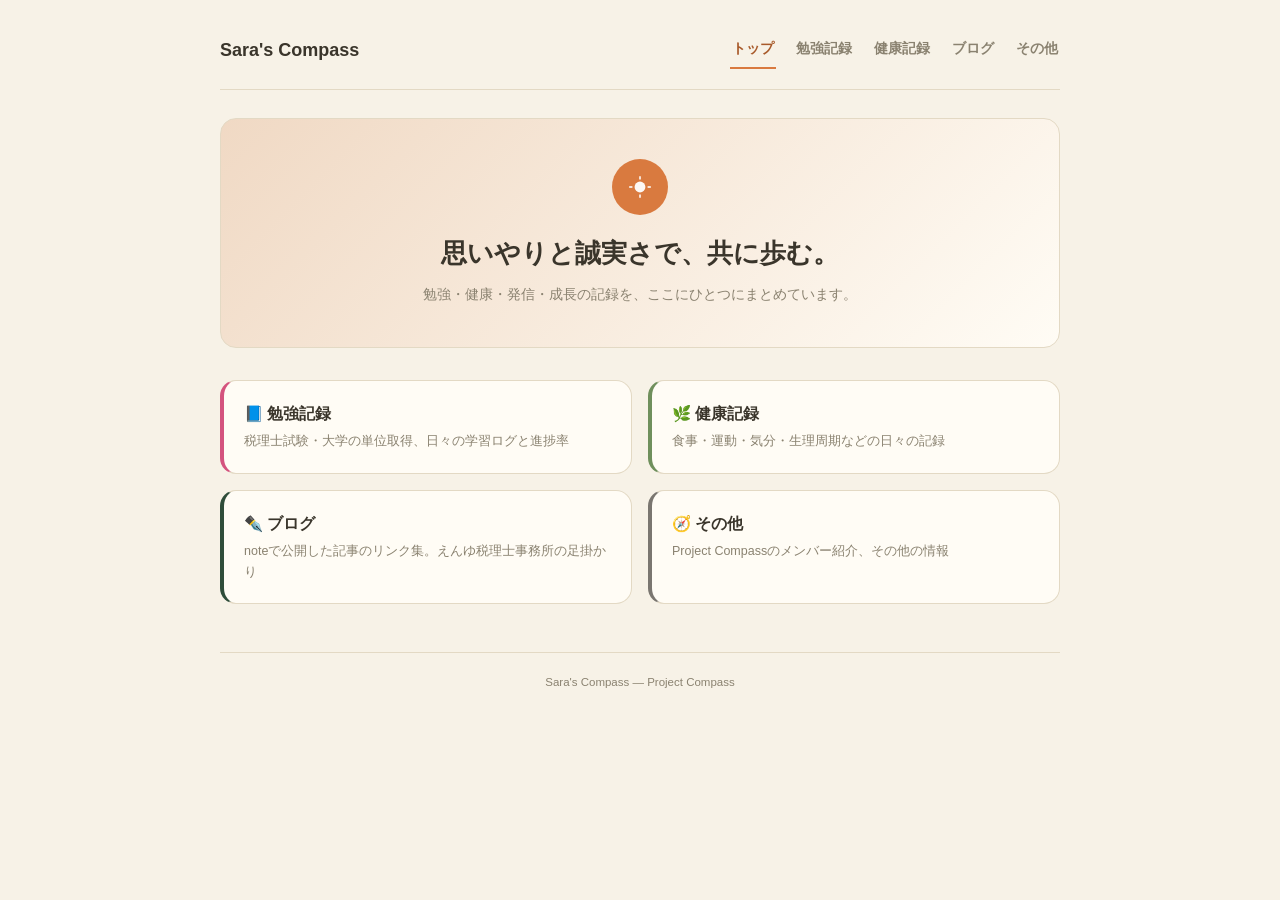
==== index.html @ 5715c6b0 "Add files via upload" ====
<!DOCTYPE html>
<html lang="ja">
<head>
<meta charset="UTF-8">
<meta name="viewport" content="width=device-width, initial-scale=1.0">
<title>Sara's Compass</title>
<link rel="stylesheet" href="style.css">
<style>
  body { --page-accent: var(--accent-top); --page-accent-soft: var(--accent-top-soft); --page-accent-dark: var(--accent-top-dark); }

  .hero-banner {
    background: linear-gradient(135deg, var(--accent-top-soft), var(--base-bg-card));
    border-radius: var(--radius-lg);
    padding: 40px 28px;
    margin-bottom: 32px;
    text-align: center;
    border: 1px solid var(--base-border);
  }
  .hero-banner .mark {
    width: 56px; height: 56px;
    border-radius: 50%;
    background: var(--accent-top);
    margin: 0 auto 16px;
    display: flex; align-items: center; justify-content: center;
  }
  .hero-banner h1 {
    margin: 0 0 8px;
    font-size: 26px;
    font-weight: 800;
  }
  .hero-banner p {
    margin: 0;
    font-size: 14px;
    color: var(--ink-soft);
  }
</style>
</head>
<body>
<div class="page">

  <header class="site-header">
    <a href="index.html" class="logo">Sara's Compass</a>
    <nav>
      <a href="index.html" class="active">トップ</a>
      <a href="study.html">勉強記録</a>
      <a href="health.html">健康記録</a>
      <a href="blog.html">ブログ</a>
      <a href="about.html">その他</a>
    </nav>
  </header>

  <div class="hero-banner">
    <div class="mark">
      <svg width="26" height="26" viewBox="0 0 24 24" fill="none">
        <circle cx="12" cy="12" r="5" fill="white" opacity="0.95"/>
        <g stroke="white" stroke-width="1.5" opacity="0.95">
          <line x1="12" y1="2" x2="12" y2="5"/>
          <line x1="12" y1="19" x2="12" y2="22"/>
          <line x1="2" y1="12" x2="5" y2="12"/>
          <line x1="19" y1="12" x2="22" y2="12"/>
        </g>
      </svg>
    </div>
    <h1>思いやりと誠実さで、共に歩む。</h1>
    <p>勉強・健康・発信・成長の記録を、ここにひとつにまとめています。</p>
  </div>

  <div class="nav-grid">
    <a href="study.html" class="nav-card" style="--card-accent: var(--accent-study);">
      <div class="nc-title">📘 勉強記録</div>
      <div class="nc-desc">税理士試験・大学の単位取得、日々の学習ログと進捗率</div>
    </a>
    <a href="health.html" class="nav-card" style="--card-accent: var(--accent-health);">
      <div class="nc-title">🌿 健康記録</div>
      <div class="nc-desc">食事・運動・気分・生理周期などの日々の記録</div>
    </a>
    <a href="blog.html" class="nav-card" style="--card-accent: var(--accent-blog);">
      <div class="nc-title">✒️ ブログ</div>
      <div class="nc-desc">noteで公開した記事のリンク集。えんゆ税理士事務所の足掛かり</div>
    </a>
    <a href="about.html" class="nav-card" style="--card-accent: var(--accent-other);">
      <div class="nc-title">🧭 その他</div>
      <div class="nc-desc">Project Compassのメンバー紹介、その他の情報</div>
    </a>
  </div>

  <footer class="site-footer">
    Sara's Compass — Project Compass
  </footer>

</div>
</body>
</html>
---- style.css ----
/* ===========================================
   共通スタイルシート
   ベージュベース ＋ ページごとのアクセントカラー
   =========================================== */

:root {
  /* ベース（共通） */
  --base-bg: #f7f2e7;
  --base-bg-card: #fffcf5;
  --base-border: #e3d9c4;
  --ink: #3a352b;
  --ink-soft: #8a8270;

  /* アクセント：トップページ（マリ・オレンジ） */
  --accent-top: #d97a3f;
  --accent-top-soft: #f0d9c4;
  --accent-top-dark: #a85a2a;

  /* アクセント：勉強記録（ジオ・ピンク） */
  --accent-study: #d4537e;
  --accent-study-soft: #f4c0d1;
  --accent-study-dark: #993556;

  /* アクセント：健康記録（ガジュマル・明るい緑） */
  --accent-health: #6f8f5c;
  --accent-health-soft: #d9e5cd;
  --accent-health-dark: #4f6a3f;

  /* アクセント：ブログ（深緑・知的で誠実） */
  --accent-blog: #2f4d3a;
  --accent-blog-soft: #d6e0d8;
  --accent-blog-dark: #1d2f23;

  /* アクセント：その他（グレー） */
  --accent-other: #7a7670;
  --accent-other-soft: #e3e0d9;
  --accent-other-dark: #5a564f;

  --radius-md: 10px;
  --radius-lg: 16px;
}

* { box-sizing: border-box; }

body {
  margin: 0;
  font-family: 'Zen Maru Gothic', 'Hiragino Maru Gothic ProN', 'Yu Gothic', sans-serif;
  background: var(--base-bg);
  color: var(--ink);
  line-height: 1.7;
}

.page {
  max-width: 880px;
  margin: 0 auto;
  padding: 32px 20px 60px;
}

/* ヘッダー（全ページ共通の枠、アクセント色だけ変わる） */
.site-header {
  display: flex;
  align-items: center;
  justify-content: space-between;
  padding-bottom: 20px;
  margin-bottom: 28px;
  border-bottom: 1px solid var(--base-border);
}

.site-header .logo {
  font-size: 18px;
  font-weight: 800;
  color: var(--ink);
  text-decoration: none;
}

.site-header nav {
  display: flex;
  gap: 18px;
}

.site-header nav a {
  font-size: 13.5px;
  font-weight: 700;
  color: var(--ink-soft);
  text-decoration: none;
  padding: 6px 2px;
  border-bottom: 2px solid transparent;
  transition: color .15s, border-color .15s;
}

.site-header nav a:hover {
  color: var(--ink);
}

.site-header nav a.active {
  color: var(--page-accent-dark);
  border-bottom-color: var(--page-accent);
}

/* ページタイトルブロック */
.page-hero {
  margin-bottom: 32px;
}

.page-hero .eyebrow {
  font-size: 12px;
  font-weight: 700;
  letter-spacing: 0.08em;
  color: var(--page-accent-dark);
  margin-bottom: 6px;
}

.page-hero h1 {
  margin: 0 0 8px;
  font-size: 26px;
  font-weight: 800;
  color: var(--ink);
}

.page-hero p {
  margin: 0;
  font-size: 14.5px;
  color: var(--ink-soft);
}

/* カード */
.card {
  background: var(--base-bg-card);
  border: 1px solid var(--base-border);
  border-radius: var(--radius-lg);
  padding: 22px;
  margin-bottom: 18px;
}

.card h2 {
  margin: 0 0 14px;
  font-size: 16px;
  font-weight: 800;
  color: var(--ink);
  display: flex;
  align-items: center;
  gap: 8px;
}

.card h2::before {
  content: '';
  width: 8px;
  height: 8px;
  border-radius: 50%;
  background: var(--page-accent);
  display: inline-block;
}

/* アクセントボタン */
.btn-accent {
  display: inline-flex;
  align-items: center;
  gap: 6px;
  background: var(--page-accent);
  color: #fffdf8;
  border: none;
  border-radius: 999px;
  padding: 10px 20px;
  font-size: 13.5px;
  font-weight: 700;
  text-decoration: none;
  cursor: pointer;
  transition: opacity .15s;
}

.btn-accent:hover { opacity: 0.85; }

/* タグ・チップ */
.tag {
  display: inline-block;
  background: var(--page-accent-soft);
  color: var(--page-accent-dark);
  border-radius: 999px;
  padding: 3px 12px;
  font-size: 11.5px;
  font-weight: 700;
}

/* グリッドカード（トップページのナビカード等） */
.nav-grid {
  display: grid;
  grid-template-columns: repeat(2, 1fr);
  gap: 16px;
}

@media (max-width: 600px) {
  .nav-grid { grid-template-columns: 1fr; }
}

.nav-card {
  display: block;
  background: var(--base-bg-card);
  border: 1px solid var(--base-border);
  border-radius: var(--radius-lg);
  padding: 20px;
  text-decoration: none;
  color: var(--ink);
  transition: transform .15s, box-shadow .15s;
  border-left: 4px solid var(--card-accent, var(--page-accent));
}

.nav-card:hover {
  transform: translateY(-2px);
  box-shadow: 0 4px 14px rgba(0,0,0,0.06);
}

.nav-card .nc-title {
  font-size: 15.5px;
  font-weight: 800;
  margin-bottom: 4px;
}

.nav-card .nc-desc {
  font-size: 12.5px;
  color: var(--ink-soft);
}

footer.site-footer {
  margin-top: 48px;
  padding-top: 20px;
  border-top: 1px solid var(--base-border);
  font-size: 11.5px;
  color: var(--ink-soft);
  text-align: center;
}
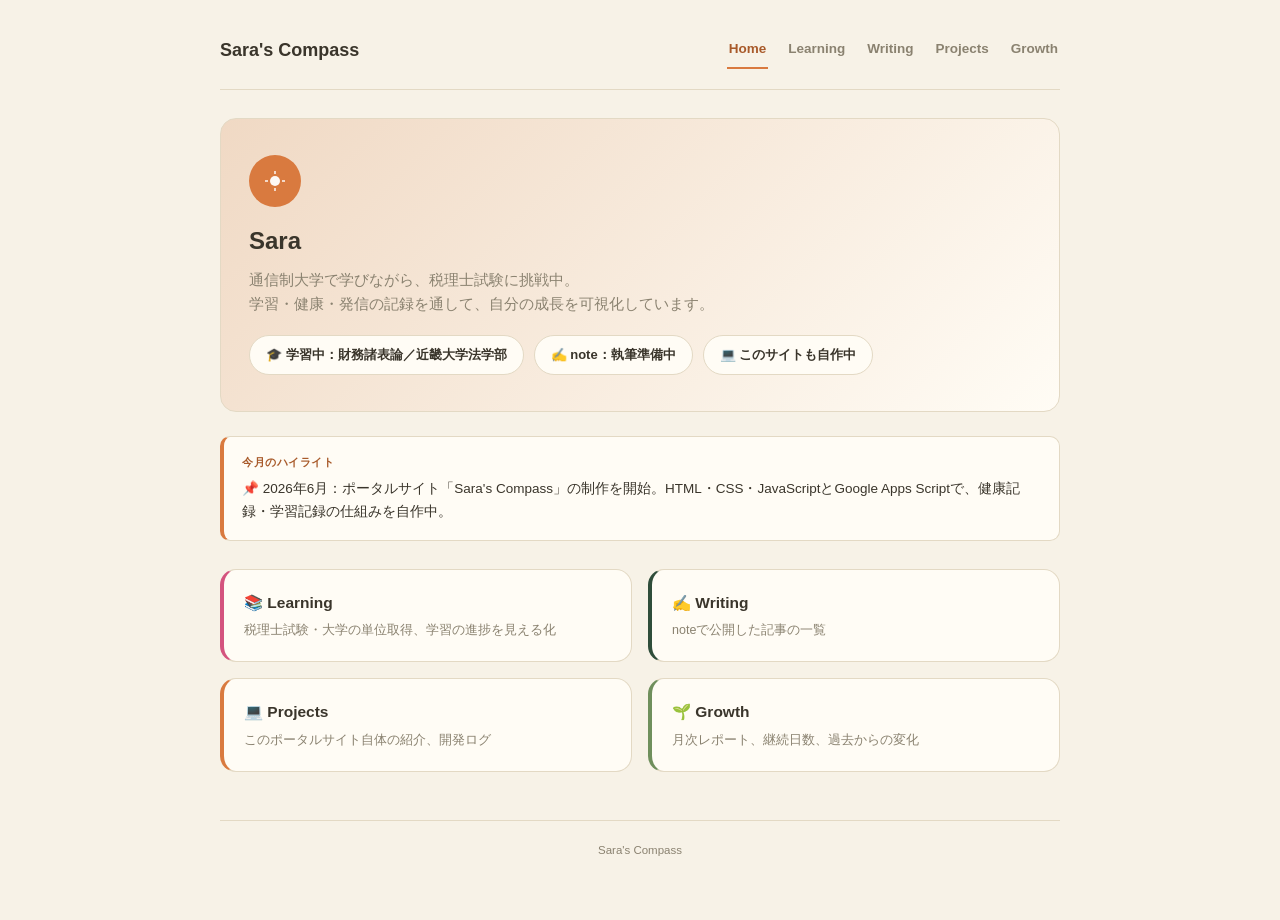
==== commit a94ff0ad: "Add files via upload" ====
--- a/index.html
+++ b/index.html
@@ -11,27 +11,60 @@
   .hero-banner {
     background: linear-gradient(135deg, var(--accent-top-soft), var(--base-bg-card));
     border-radius: var(--radius-lg);
-    padding: 40px 28px;
-    margin-bottom: 32px;
-    text-align: center;
+    padding: 36px 28px;
+    margin-bottom: 24px;
     border: 1px solid var(--base-border);
   }
   .hero-banner .mark {
-    width: 56px; height: 56px;
+    width: 52px; height: 52px;
     border-radius: 50%;
     background: var(--accent-top);
-    margin: 0 auto 16px;
+    margin-bottom: 14px;
     display: flex; align-items: center; justify-content: center;
   }
   .hero-banner h1 {
-    margin: 0 0 8px;
-    font-size: 26px;
+    margin: 0 0 6px;
+    font-size: 24px;
     font-weight: 800;
   }
-  .hero-banner p {
-    margin: 0;
-    font-size: 14px;
+  .hero-banner .intro {
+    margin: 0 0 18px;
+    font-size: 14.5px;
     color: var(--ink-soft);
+    max-width: 480px;
+  }
+  .stat-row {
+    display: flex;
+    gap: 10px;
+    flex-wrap: wrap;
+  }
+  .stat-pill {
+    background: var(--base-bg-card);
+    border: 1px solid var(--base-border);
+    border-radius: 999px;
+    padding: 8px 16px;
+    font-size: 13px;
+    font-weight: 700;
+    display: flex;
+    align-items: center;
+    gap: 6px;
+  }
+
+  .highlight-box {
+    background: var(--base-bg-card);
+    border: 1px solid var(--base-border);
+    border-left: 4px solid var(--accent-top);
+    border-radius: var(--radius-md);
+    padding: 16px 18px;
+    margin-bottom: 28px;
+    font-size: 13.5px;
+  }
+  .highlight-box .hb-label {
+    font-size: 11px;
+    font-weight: 800;
+    color: var(--accent-top-dark);
+    letter-spacing: 0.05em;
+    margin-bottom: 6px;
   }
 </style>
 </head>
@@ -41,17 +74,17 @@
   <header class="site-header">
     <a href="index.html" class="logo">Sara's Compass</a>
     <nav>
-      <a href="index.html" class="active">トップ</a>
-      <a href="study.html">勉強記録</a>
-      <a href="health.html">健康記録</a>
-      <a href="blog.html">ブログ</a>
-      <a href="about.html">その他</a>
+      <a href="index.html" class="active">Home</a>
+      <a href="learning.html">Learning</a>
+      <a href="writing.html">Writing</a>
+      <a href="projects.html">Projects</a>
+      <a href="growth.html">Growth</a>
     </nav>
   </header>
 
   <div class="hero-banner">
     <div class="mark">
-      <svg width="26" height="26" viewBox="0 0 24 24" fill="none">
+      <svg width="24" height="24" viewBox="0 0 24 24" fill="none">
         <circle cx="12" cy="12" r="5" fill="white" opacity="0.95"/>
         <g stroke="white" stroke-width="1.5" opacity="0.95">
           <line x1="12" y1="2" x2="12" y2="5"/>
@@ -61,31 +94,41 @@
         </g>
       </svg>
     </div>
-    <h1>思いやりと誠実さで、共に歩む。</h1>
-    <p>勉強・健康・発信・成長の記録を、ここにひとつにまとめています。</p>
+    <h1>Sara</h1>
+    <p class="intro">通信制大学で学びながら、税理士試験に挑戦中。<br>学習・健康・発信の記録を通して、自分の成長を可視化しています。</p>
+    <div class="stat-row">
+      <div class="stat-pill">🎓 学習中：財務諸表論／近畿大学法学部</div>
+      <div class="stat-pill">✍️ note：執筆準備中</div>
+      <div class="stat-pill">💻 このサイトも自作中</div>
+    </div>
+  </div>
+
+  <div class="highlight-box">
+    <div class="hb-label">今月のハイライト</div>
+    📌 2026年6月：ポータルサイト「Sara's Compass」の制作を開始。HTML・CSS・JavaScriptとGoogle Apps Scriptで、健康記録・学習記録の仕組みを自作中。
   </div>
 
   <div class="nav-grid">
-    <a href="study.html" class="nav-card" style="--card-accent: var(--accent-study);">
-      <div class="nc-title">📘 勉強記録</div>
-      <div class="nc-desc">税理士試験・大学の単位取得、日々の学習ログと進捗率</div>
+    <a href="learning.html" class="nav-card" style="--card-accent: var(--accent-study);">
+      <div class="nc-title">📚 Learning</div>
+      <div class="nc-desc">税理士試験・大学の単位取得、学習の進捗を見える化</div>
     </a>
-    <a href="health.html" class="nav-card" style="--card-accent: var(--accent-health);">
-      <div class="nc-title">🌿 健康記録</div>
-      <div class="nc-desc">食事・運動・気分・生理周期などの日々の記録</div>
+    <a href="writing.html" class="nav-card" style="--card-accent: var(--accent-blog);">
+      <div class="nc-title">✍️ Writing</div>
+      <div class="nc-desc">noteで公開した記事の一覧</div>
     </a>
-    <a href="blog.html" class="nav-card" style="--card-accent: var(--accent-blog);">
-      <div class="nc-title">✒️ ブログ</div>
-      <div class="nc-desc">noteで公開した記事のリンク集。えんゆ税理士事務所の足掛かり</div>
+    <a href="projects.html" class="nav-card" style="--card-accent: var(--accent-top);">
+      <div class="nc-title">💻 Projects</div>
+      <div class="nc-desc">このポータルサイト自体の紹介、開発ログ</div>
     </a>
-    <a href="about.html" class="nav-card" style="--card-accent: var(--accent-other);">
-      <div class="nc-title">🧭 その他</div>
-      <div class="nc-desc">Project Compassのメンバー紹介、その他の情報</div>
+    <a href="growth.html" class="nav-card" style="--card-accent: var(--accent-health);">
+      <div class="nc-title">🌱 Growth</div>
+      <div class="nc-desc">月次レポート、継続日数、過去からの変化</div>
     </a>
   </div>
 
   <footer class="site-footer">
-    Sara's Compass — Project Compass
+    Sara's Compass
   </footer>
 
 </div>
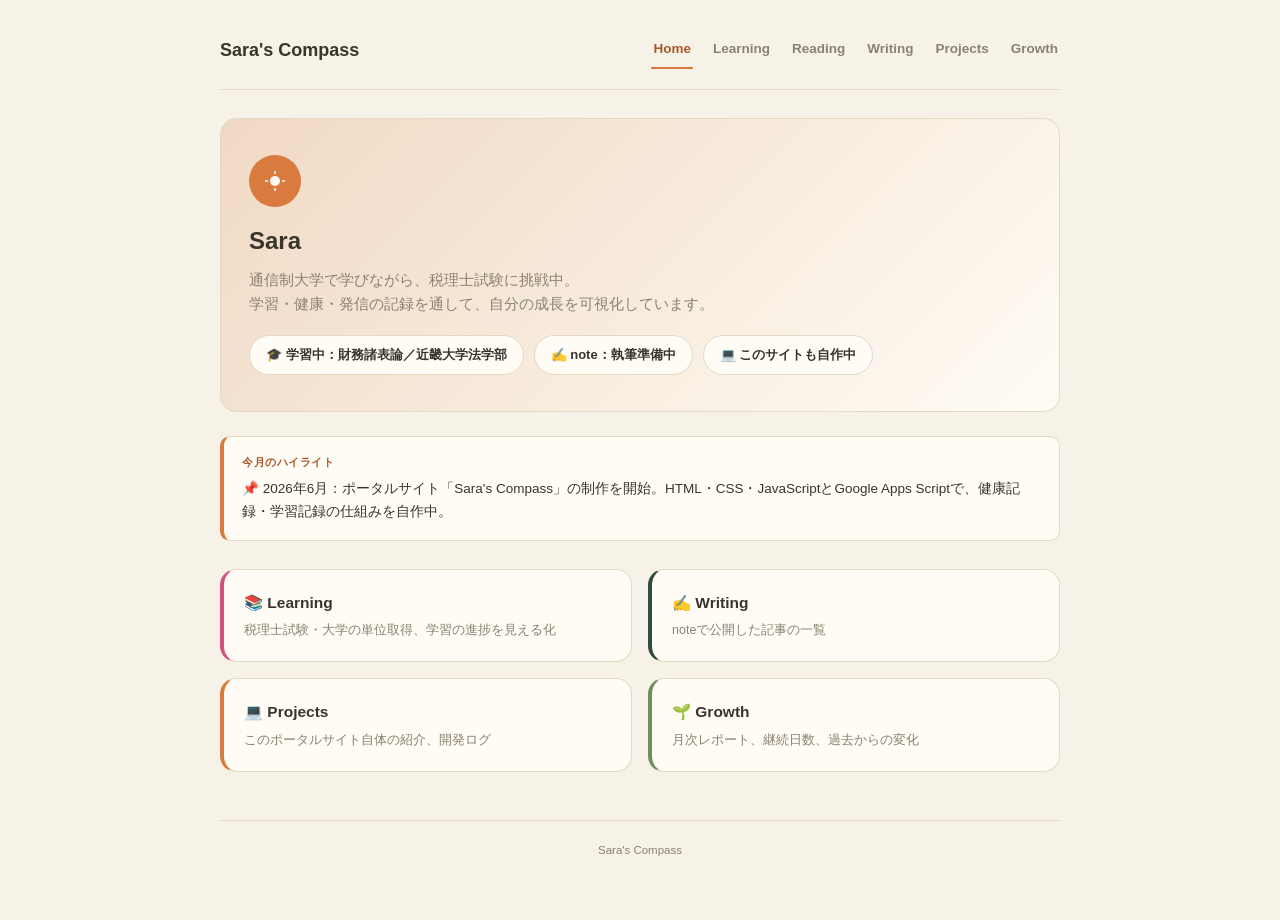
==== commit cde64c1c: "Add files via upload" ====
--- a/index.html
+++ b/index.html
@@ -76,6 +76,7 @@
     <nav>
       <a href="index.html" class="active">Home</a>
       <a href="learning.html">Learning</a>
+      <a href="reading.html">Reading</a>
       <a href="writing.html">Writing</a>
       <a href="projects.html">Projects</a>
       <a href="growth.html">Growth</a>
@@ -132,5 +133,6 @@
   </footer>
 
 </div>
+<script src="secret.js"></script>
 </body>
 </html>
--- a/style.css
+++ b/style.css
@@ -35,6 +35,11 @@
   --accent-other: #7a7670;
   --accent-other-soft: #e3e0d9;
   --accent-other-dark: #5a564f;
+
+  /* アクセント：Reading（澄んだ青） */
+  --accent-reading: #3a7ca5;
+  --accent-reading-soft: #cfe3ee;
+  --accent-reading-dark: #265e80;
 
   --radius-md: 10px;
   --radius-lg: 16px;
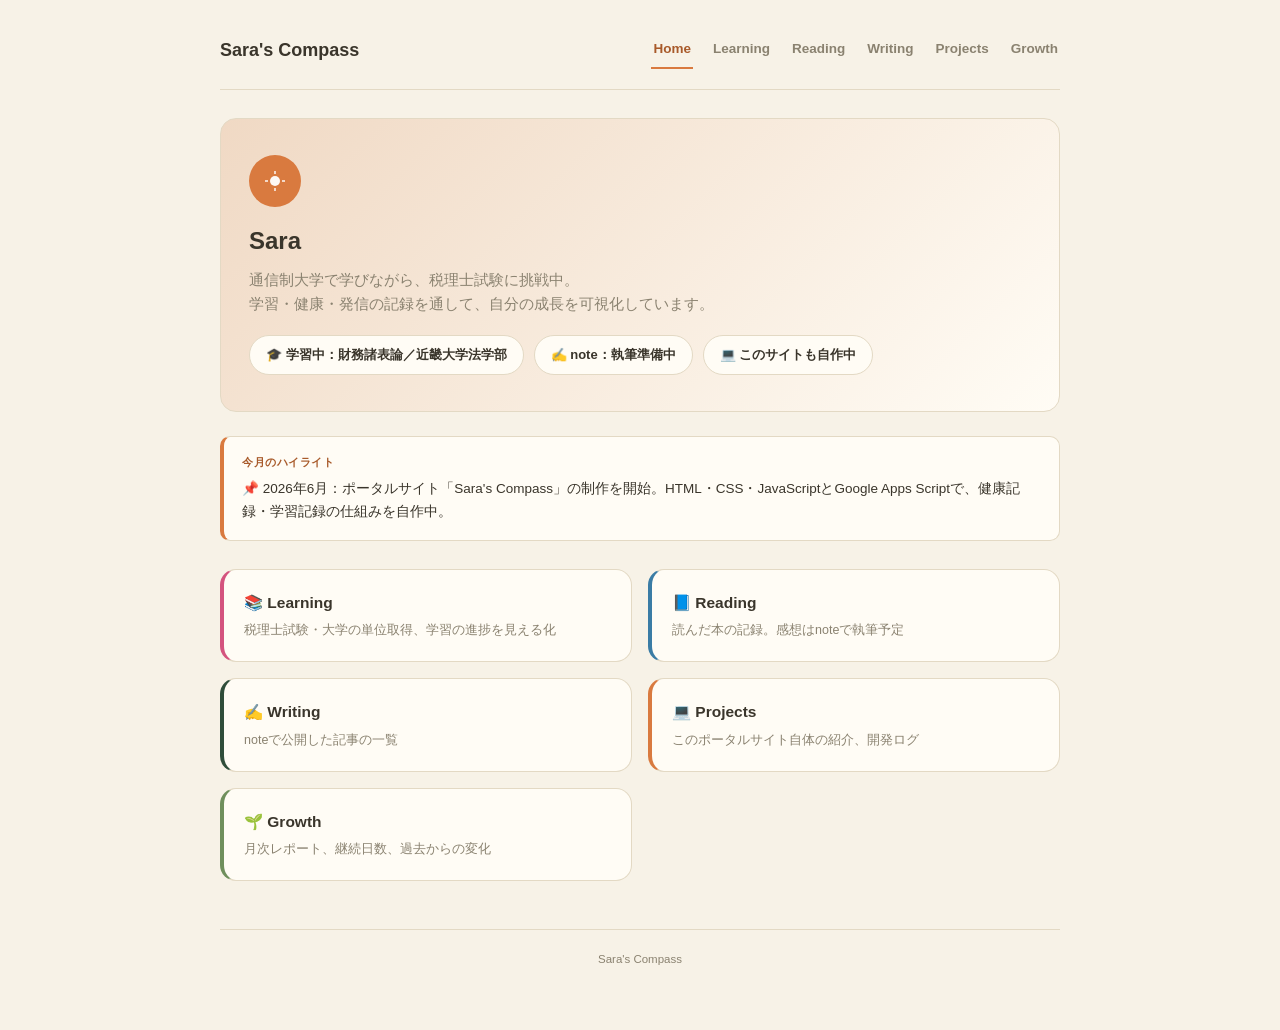
==== commit 35fe6c9a: "Add files via upload" ====
--- a/index.html
+++ b/index.html
@@ -114,6 +114,10 @@
       <div class="nc-title">📚 Learning</div>
       <div class="nc-desc">税理士試験・大学の単位取得、学習の進捗を見える化</div>
     </a>
+    <a href="reading.html" class="nav-card" style="--card-accent: var(--accent-reading);">
+      <div class="nc-title">📘 Reading</div>
+      <div class="nc-desc">読んだ本の記録。感想はnoteで執筆予定</div>
+    </a>
     <a href="writing.html" class="nav-card" style="--card-accent: var(--accent-blog);">
       <div class="nc-title">✍️ Writing</div>
       <div class="nc-desc">noteで公開した記事の一覧</div>
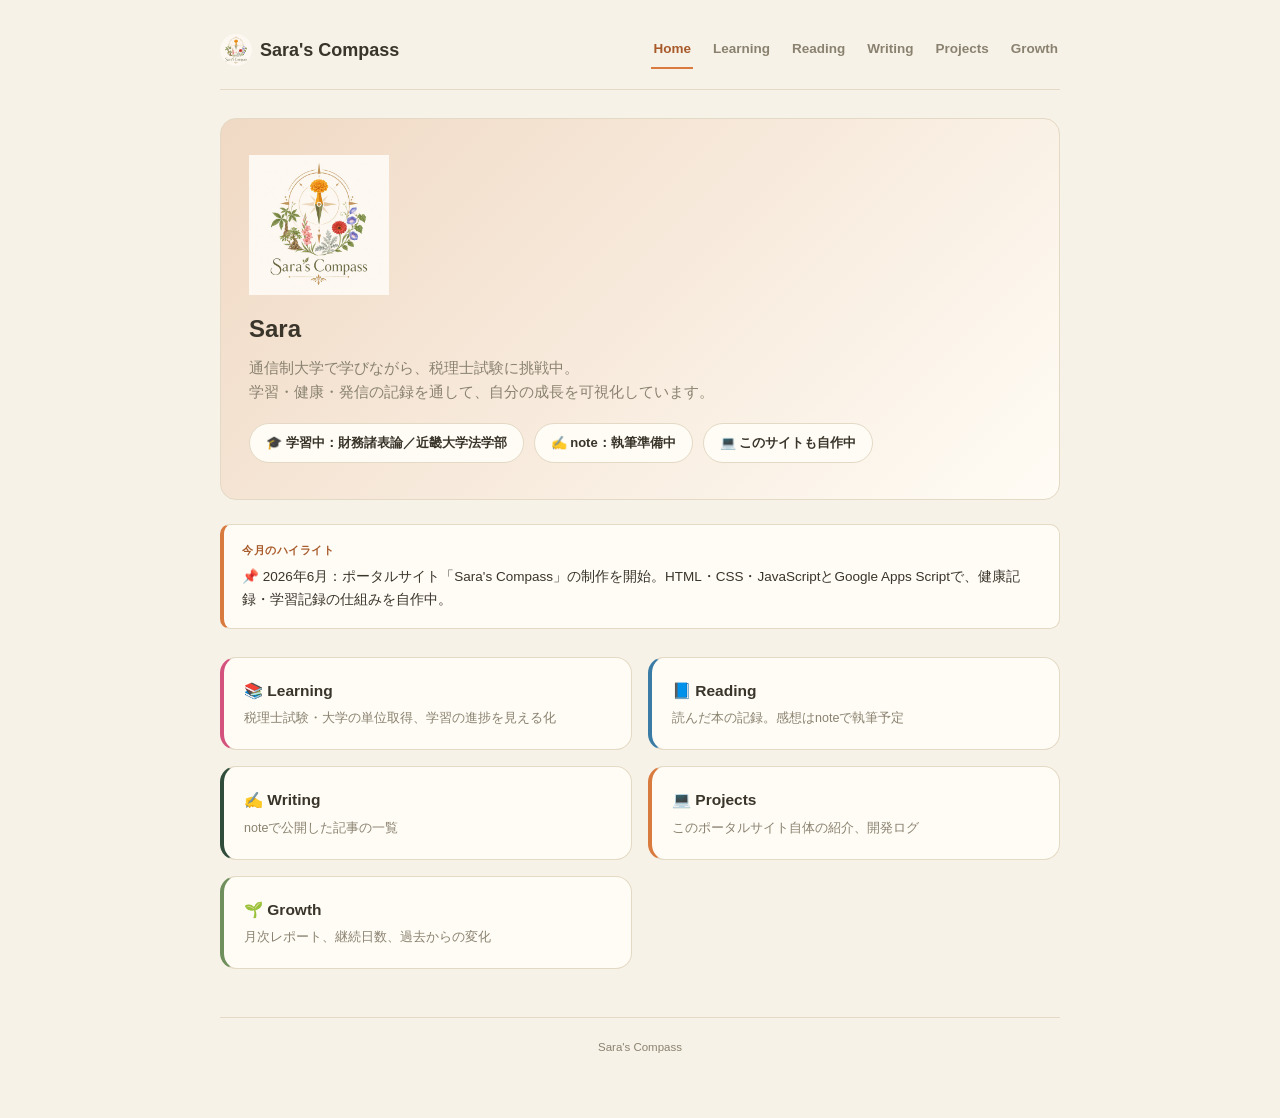
==== commit 8e159a75: "Add files via upload" ====
--- a/index.html
+++ b/index.html
@@ -16,11 +16,12 @@
     border: 1px solid var(--base-border);
   }
   .hero-banner .mark {
-    width: 52px; height: 52px;
-    border-radius: 50%;
-    background: var(--accent-top);
+    width: 140px; height: 140px;
     margin-bottom: 14px;
-    display: flex; align-items: center; justify-content: center;
+  }
+  .hero-banner .mark img {
+    width: 100%; height: 100%;
+    object-fit: contain;
   }
   .hero-banner h1 {
     margin: 0 0 6px;
@@ -72,7 +73,7 @@
 <div class="page">
 
   <header class="site-header">
-    <a href="index.html" class="logo">Sara's Compass</a>
+    <a href="index.html" class="logo"><img src="images/logo-icon.png" alt="">Sara's Compass</a>
     <nav>
       <a href="index.html" class="active">Home</a>
       <a href="learning.html">Learning</a>
@@ -85,15 +86,7 @@
 
   <div class="hero-banner">
     <div class="mark">
-      <svg width="24" height="24" viewBox="0 0 24 24" fill="none">
-        <circle cx="12" cy="12" r="5" fill="white" opacity="0.95"/>
-        <g stroke="white" stroke-width="1.5" opacity="0.95">
-          <line x1="12" y1="2" x2="12" y2="5"/>
-          <line x1="12" y1="19" x2="12" y2="22"/>
-          <line x1="2" y1="12" x2="5" y2="12"/>
-          <line x1="19" y1="12" x2="22" y2="12"/>
-        </g>
-      </svg>
+      <img src="images/logo-hero.jpg" alt="Sara's Compass ロゴ">
     </div>
     <h1>Sara</h1>
     <p class="intro">通信制大学で学びながら、税理士試験に挑戦中。<br>学習・健康・発信の記録を通して、自分の成長を可視化しています。</p>
--- a/style.css
+++ b/style.css
@@ -41,6 +41,11 @@
   --accent-reading-soft: #cfe3ee;
   --accent-reading-dark: #265e80;
 
+  /* アクセント：支出推移（ゴールド） */
+  --accent-expense: #b8860b;
+  --accent-expense-soft: #ecd9a8;
+  --accent-expense-dark: #8a6508;
+
   --radius-md: 10px;
   --radius-lg: 16px;
 }
@@ -76,6 +81,16 @@
   font-weight: 800;
   color: var(--ink);
   text-decoration: none;
+  display: flex;
+  align-items: center;
+  gap: 8px;
+}
+
+.site-header .logo img {
+  width: 32px;
+  height: 32px;
+  border-radius: 50%;
+  object-fit: cover;
 }
 
 .site-header nav {
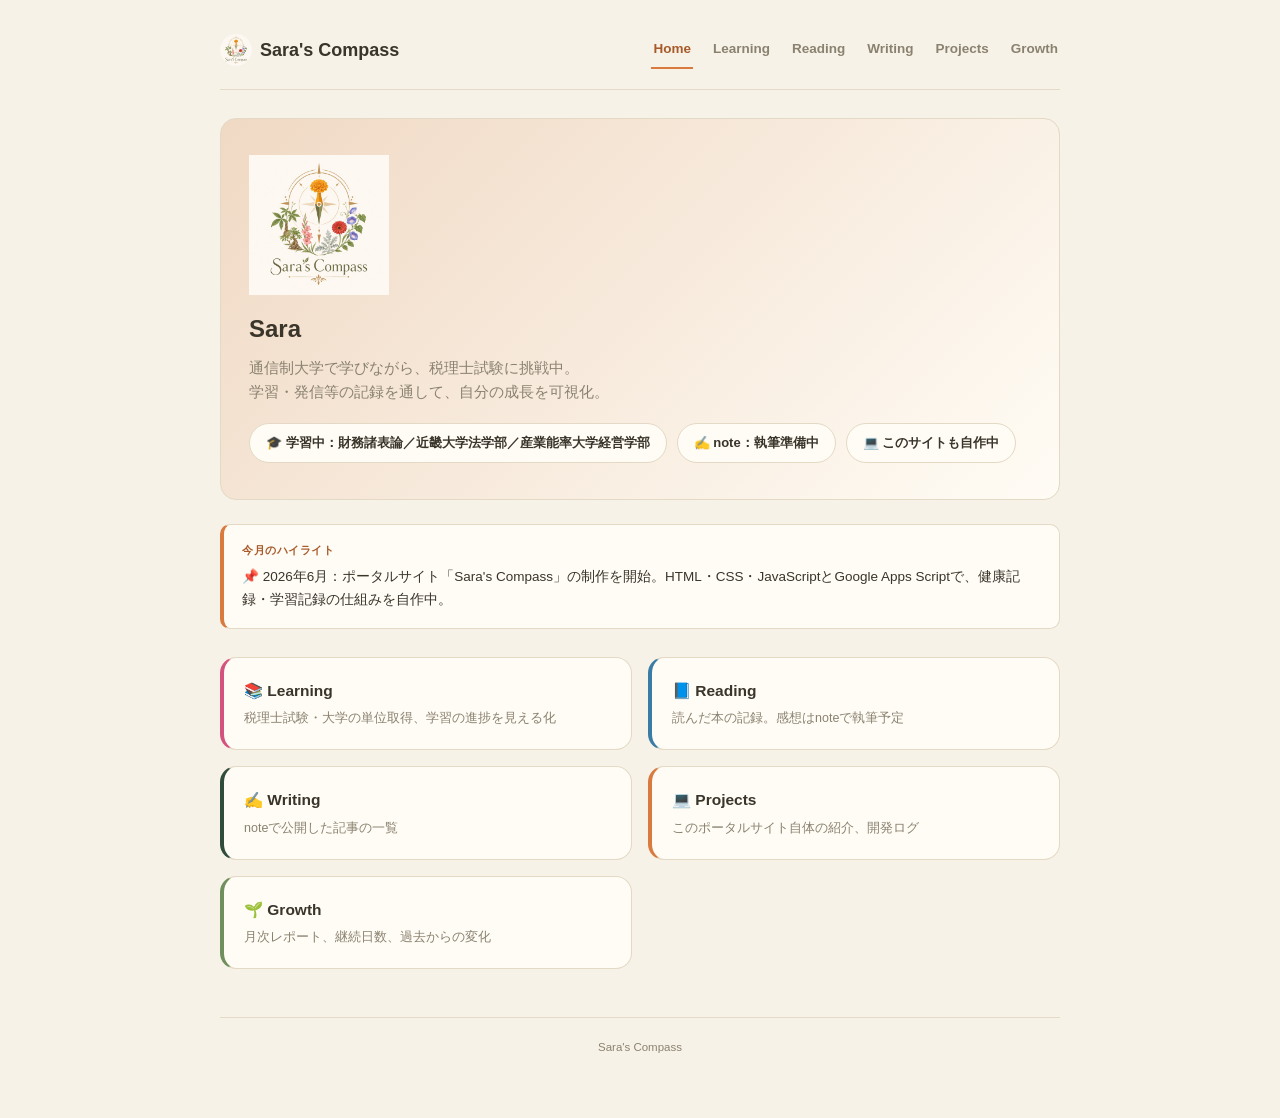
==== commit 83254666: "Update index.html" ====
--- a/index.html
+++ b/index.html
@@ -89,9 +89,9 @@
       <img src="images/logo-hero.jpg" alt="Sara's Compass ロゴ">
     </div>
     <h1>Sara</h1>
-    <p class="intro">通信制大学で学びながら、税理士試験に挑戦中。<br>学習・健康・発信の記録を通して、自分の成長を可視化しています。</p>
+    <p class="intro">通信制大学で学びながら、税理士試験に挑戦中。<br>学習・発信等の記録を通して、自分の成長を可視化。</p>
     <div class="stat-row">
-      <div class="stat-pill">🎓 学習中：財務諸表論／近畿大学法学部</div>
+      <div class="stat-pill">🎓 学習中：財務諸表論／近畿大学法学部／産業能率大学経営学部</div>
       <div class="stat-pill">✍️ note：執筆準備中</div>
       <div class="stat-pill">💻 このサイトも自作中</div>
     </div>
